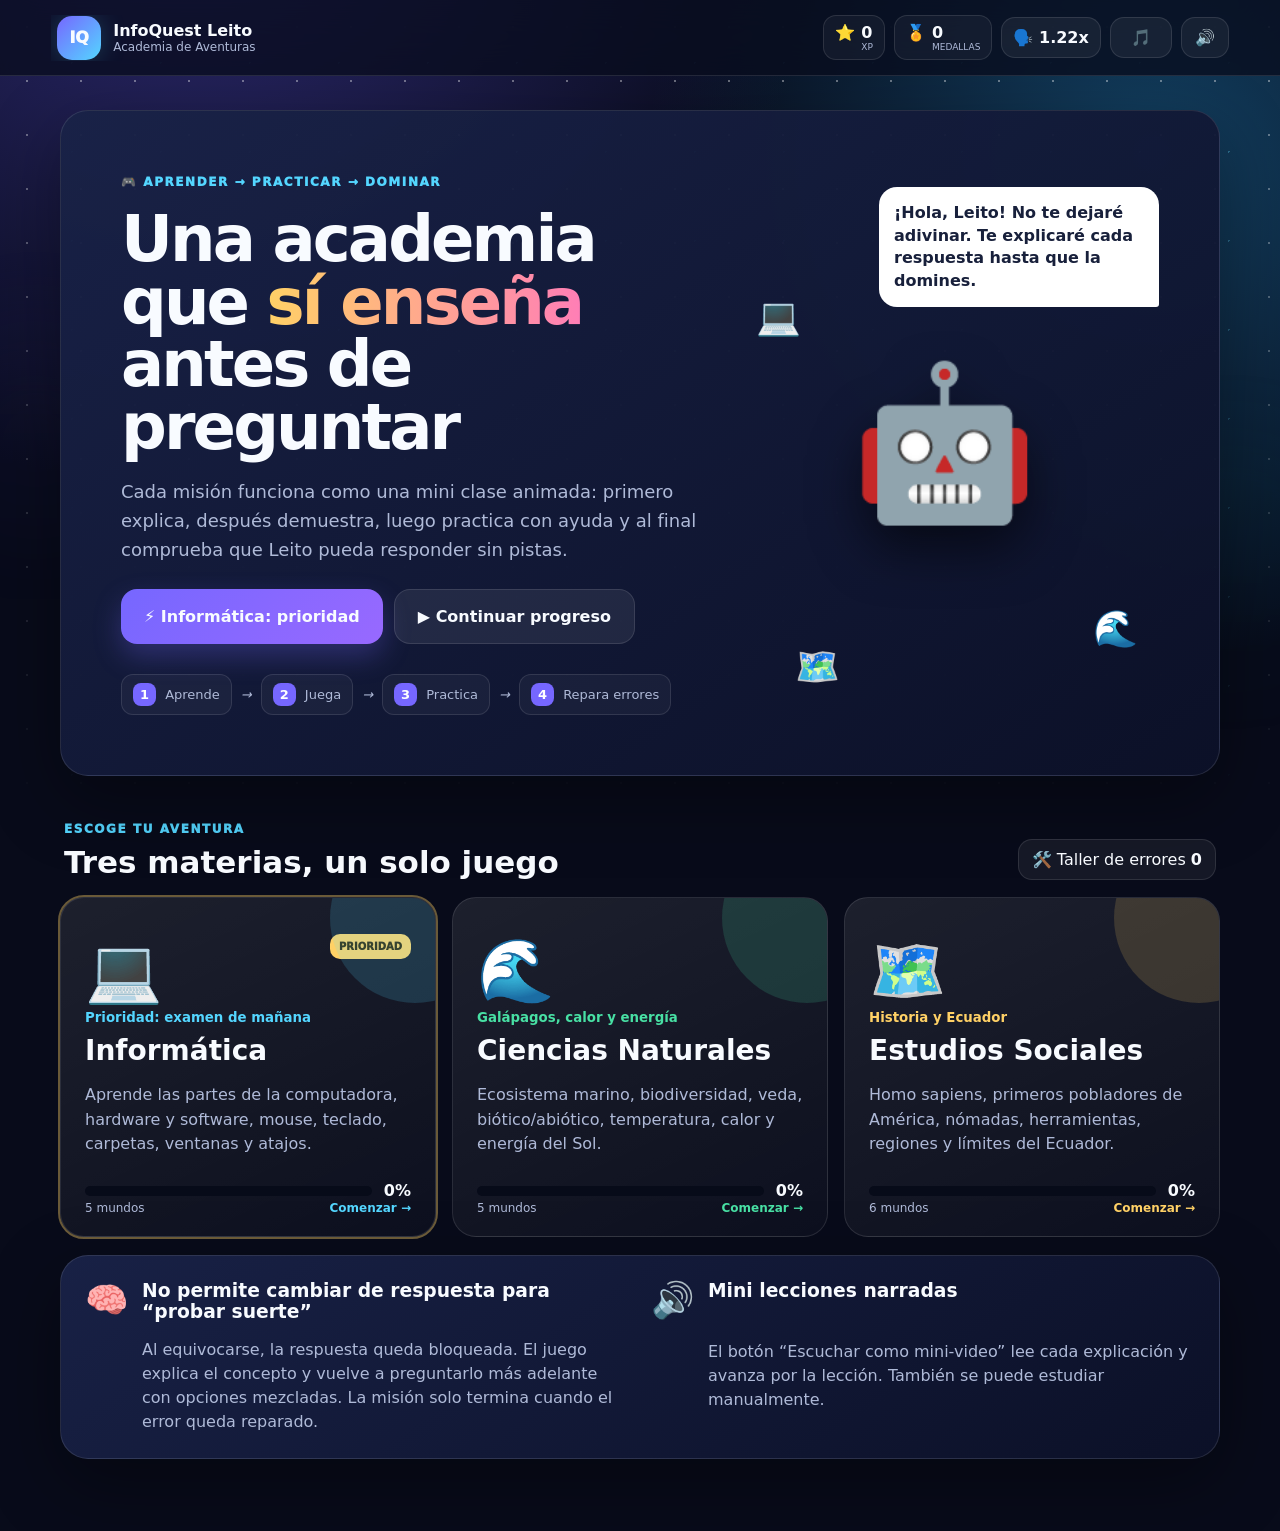
==== index.html @ 22ce161f "Activar arcade y minijuegos de Estudios Sociales" ====
<!doctype html>
<html lang="es">
<head>
  <meta charset="UTF-8" />
  <meta name="viewport" content="width=device-width, initial-scale=1.0" />
  <meta name="theme-color" content="#0b1022" />
  <meta name="description" content="InfoQuest Leito: aventura educativa interactiva de Informática, Ciencias Naturales y Estudios Sociales para 5.º EGB." />
  <title>InfoQuest Leito · Academia de Aventuras</title>
  <link rel="stylesheet" href="v2-styles.css" />
  <link rel="stylesheet" href="v3-effects.css" />
  <link rel="stylesheet" href="v4-social.css" />
  <link rel="stylesheet" href="v5-social-gameplay.css" />
</head>
<body data-subject="home">
  <div class="space-bg" aria-hidden="true"><i></i><i></i><i></i></div>
  <header class="topbar">
    <button class="brand" data-action="home" aria-label="Ir al inicio"><span class="brand-orb">IQ</span><span><strong>InfoQuest Leito</strong><small>Academia de Aventuras</small></span></button>
    <div class="top-stats"><div class="stat"><span>⭐</span><strong id="xpValue">0</strong><small>XP</small></div><div class="stat"><span>🏅</span><strong id="medalValue">0</strong><small>medallas</small></div><button id="soundButton" class="icon-button" aria-label="Activar o desactivar narración y sonidos">🔊</button></div>
  </header>
  <main id="app" class="app" aria-live="polite"></main>
  <div id="toast" class="toast" role="status"></div><div id="confetti" class="confetti" aria-hidden="true"></div>
  <script src="v2-base-data.js"></script><script src="v2-info-data.js"></script><script src="v2-science-data.js"></script><script src="v2-social-data.js"></script><script src="v2-final-data.js"></script><script src="v2-app-core.js"></script><script src="v4-social-visuals.js"></script><script src="v2-app-flow.js"></script><script src="v3-engagement.js"></script><script src="v5-social-gameplay.js"></script>
</body>
</html>
---- v2-styles.css ----
:root{--bg:#080c1d;--panel:#121936;--panel2:#182246;--text:#f8fbff;--muted:#afbad8;--line:rgba(255,255,255,.11);--primary:#7667ff;--cyan:#54d6ff;--green:#48e0a4;--yellow:#ffd166;--pink:#ff7eb6;--danger:#ff6475;--shadow:0 24px 70px rgba(0,0,0,.36)}*{box-sizing:border-box}html{scroll-behavior:smooth}body{margin:0;min-height:100vh;background:radial-gradient(circle at 8% -5%,#302b73 0,transparent 30%),radial-gradient(circle at 92% 7%,#124c65 0,transparent 28%),var(--bg);color:var(--text);font-family:Inter,"Segoe UI",system-ui,sans-serif;overflow-x:hidden}button{font:inherit;color:inherit}.space-bg{position:fixed;inset:0;pointer-events:none;opacity:.42;background-image:radial-gradient(#fff 1px,transparent 1px),radial-gradient(#65dcff 1px,transparent 1px);background-size:54px 54px,89px 89px;background-position:0 0,27px 18px;mask-image:linear-gradient(#000,transparent 92%)}.space-bg i{position:absolute;border-radius:50%;filter:blur(55px);opacity:.18}.space-bg i:nth-child(1){width:250px;height:250px;background:#765fff;left:-90px;top:35%}.space-bg i:nth-child(2){width:300px;height:300px;background:#28d9d1;right:-100px;top:48%}.space-bg i:nth-child(3){width:180px;height:180px;background:#ff7eb6;left:42%;bottom:-90px}.topbar{height:76px;display:flex;align-items:center;justify-content:space-between;padding:0 clamp(16px,4vw,58px);position:sticky;top:0;z-index:30;background:rgba(8,12,29,.76);backdrop-filter:blur(18px);border-bottom:1px solid var(--line)}.brand{display:flex;align-items:center;gap:12px;background:none;border:0;cursor:pointer;text-align:left}.brand-orb{display:grid;place-items:center;width:44px;height:44px;border-radius:15px;background:linear-gradient(135deg,var(--primary),var(--cyan));font-weight:950;box-shadow:0 0 26px rgba(84,214,255,.22)}.brand strong{display:block}.brand small{display:block;color:var(--muted);font-size:12px}.top-stats{display:flex;gap:9px;align-items:center}.stat{display:grid;grid-template-columns:auto auto;gap:0 6px;align-items:center;padding:7px 11px;border:1px solid var(--line);border-radius:13px;background:rgba(255,255,255,.045)}.stat small{grid-column:2;color:var(--muted);font-size:9px;text-transform:uppercase}.icon-button,.ghost,.back{border:1px solid var(--line);background:rgba(255,255,255,.055);border-radius:14px;padding:10px 13px;cursor:pointer}.icon-button:hover,.ghost:hover,.back:hover{background:rgba(255,255,255,.1)}.app{width:min(1160px,calc(100% - 28px));margin:34px auto 72px}.panel{border:1px solid var(--line);background:linear-gradient(145deg,rgba(25,34,71,.96),rgba(12,17,40,.96));border-radius:28px;box-shadow:var(--shadow)}.primary,.secondary,.answer,.category-button,.sequence-button,.pick-item{border:0;border-radius:16px;padding:14px 19px;font-weight:850;cursor:pointer;transition:.18s transform,.18s filter,.18s background,.18s border}.primary{background:linear-gradient(135deg,var(--primary),#9869ff);box-shadow:0 12px 28px rgba(118,103,255,.28)}.secondary{background:rgba(255,255,255,.075);border:1px solid var(--line)}.big{padding:17px 23px}.primary:hover,.secondary:hover,.category-button:hover,.sequence-button:hover,.pick-item:hover:not(:disabled){transform:translateY(-2px);filter:brightness(1.08)}.eyebrow{color:var(--cyan);font-size:12px;font-weight:950;letter-spacing:.13em}.hero{min-height:480px;padding:clamp(28px,5vw,60px);display:grid;grid-template-columns:1.15fr .85fr;gap:30px;overflow:hidden;position:relative}.hero h1{font-size:clamp(38px,5vw,66px);line-height:.98;letter-spacing:-.045em;margin:18px 0}.hero h1 span{background:linear-gradient(90deg,var(--yellow),var(--pink));-webkit-background-clip:text;color:transparent}.hero p{max-width:700px;color:var(--muted);font-size:18px;line-height:1.62}.hero-actions{display:flex;flex-wrap:wrap;gap:11px;margin-top:25px}.method-row{display:flex;align-items:center;gap:9px;flex-wrap:wrap;margin-top:30px;color:var(--muted);font-size:13px}.method-row span{padding:8px 11px;border:1px solid var(--line);border-radius:12px;background:rgba(255,255,255,.04)}.method-row b{display:inline-grid;place-items:center;width:23px;height:23px;border-radius:8px;background:var(--primary);color:white;margin-right:5px}.mentor-stage{display:grid;place-items:center;position:relative}.mentor{font-size:150px;filter:drop-shadow(0 24px 25px #0008);animation:mentorFloat 3s ease-in-out infinite}.mentor-bubble{position:absolute;top:3%;right:0;max-width:280px;padding:15px;border-radius:18px 18px 3px 18px;background:white;color:#18203b;font-weight:750;line-height:1.4;z-index:2}.orbit{position:absolute;font-size:36px;animation:orbit 5s ease-in-out infinite}.o1{left:6%;top:23%}.o2{right:5%;bottom:12%;animation-delay:1s}.o3{left:15%;bottom:5%;animation-delay:2s}@keyframes mentorFloat{50%{transform:translateY(-9px)}}@keyframes orbit{50%{transform:translateY(-12px) rotate(8deg)}}.section-heading{display:flex;align-items:end;justify-content:space-between;gap:20px;margin:42px 4px 17px}.section-heading h2{font-size:31px;margin:7px 0 0}.subject-grid{display:grid;grid-template-columns:repeat(3,1fr);gap:16px}.subject-card{min-height:340px;padding:24px;text-align:left;border-radius:24px;border:1px solid var(--line);background:linear-gradient(155deg,rgba(255,255,255,.085),rgba(255,255,255,.025));cursor:pointer;position:relative;overflow:hidden;transition:.22s}.subject-card:before{content:"";position:absolute;width:170px;height:170px;border-radius:50%;right:-65px;top:-65px;background:var(--subject);opacity:.16}.subject-card:hover{transform:translateY(-6px);border-color:color-mix(in srgb,var(--subject) 60%,white 15%)}.subject-card.urgent{outline:2px solid rgba(255,209,102,.4)}.subject-top{display:flex;justify-content:space-between;align-items:start}.subject-emoji{font-size:62px}.urgent-badge{background:var(--yellow);color:#312708;font-size:10px;font-weight:950;padding:7px 9px;border-radius:10px}.subject-card>small{color:var(--subject);font-weight:850}.subject-card h3{font-size:28px;margin:8px 0}.subject-card p{color:var(--muted);line-height:1.55}.subject-progress{display:grid;grid-template-columns:1fr auto;gap:12px;align-items:center;margin-top:24px}.subject-progress>span{height:10px;border-radius:999px;background:#070b19;overflow:hidden}.subject-progress i{display:block;height:100%;background:var(--subject)}.subject-foot{position:absolute;left:24px;right:24px;bottom:21px;display:flex;justify-content:space-between;color:var(--muted);font-size:12px}.subject-foot strong{color:var(--subject)}.why{margin-top:18px;padding:24px;display:grid;grid-template-columns:1fr 1fr;gap:22px}.why>div{display:grid;grid-template-columns:auto 1fr;column-gap:13px}.why-icon{font-size:35px;grid-row:1/3}.why h3{margin:0}.why p{grid-column:2;color:var(--muted);line-height:1.5;margin-bottom:0}.screen{animation:enter .28s ease}@keyframes enter{from{opacity:0;transform:translateY(10px)}}.screen-head{display:flex;align-items:center;justify-content:space-between;gap:15px;margin-bottom:22px}.screen-title{text-align:center}.screen-title h1{font-size:clamp(31px,4vw,50px);margin:7px 0}.screen-title p{color:var(--muted);margin:0}.screen-title.compact h1{font-size:clamp(26px,3vw,39px)}.route-summary{padding:22px 25px;display:grid;grid-template-columns:auto 1fr;gap:8px 22px;align-items:center;border-color:color-mix(in srgb,var(--subject) 45%,transparent)}.route-summary>div:first-child b{font-size:34px;color:var(--subject);display:block}.route-summary>div:first-child span{color:var(--muted);font-size:12px}.route-summary p{grid-column:2;color:var(--muted);margin:0}.route-line{height:12px;background:#070b19;border-radius:99px;overflow:hidden}.route-line i{display:block;height:100%;background:var(--subject)}.lesson-road{display:grid;gap:13px;margin-top:18px}.road-card{display:grid;grid-template-columns:auto auto 1fr auto;align-items:center;gap:18px;padding:19px 22px;text-align:left;border:1px solid var(--line);border-radius:20px;background:rgba(255,255,255,.045);cursor:pointer;transition:.18s}.road-card:hover{transform:translateX(5px);border-color:var(--subject)}.road-card.done{background:color-mix(in srgb,var(--subject) 10%,transparent)}.road-number{display:grid;place-items:center;width:38px;height:38px;border-radius:13px;background:var(--subject);color:#07101c;font-weight:950}.road-emoji{font-size:40px}.road-card small{color:var(--subject);font-weight:900}.road-card h3{margin:4px 0;font-size:21px}.road-card p{margin:0;color:var(--muted);font-size:13px}.road-card strong{color:var(--subject)}.bottom-actions{display:flex;justify-content:center;gap:11px;flex-wrap:wrap;margin-top:22px}.mission-intro{padding:clamp(28px,5vw,55px);display:grid;grid-template-columns:.8fr 1.2fr;align-items:center;gap:35px;margin-top:20px;border-color:color-mix(in srgb,var(--subject) 45%,transparent)}.mission-world{height:340px;display:grid;place-items:center;position:relative}.mission-world span{font-size:145px;z-index:2;filter:drop-shadow(0 25px 25px #0008);animation:mentorFloat 3s ease-in-out infinite}.mission-world i{position:absolute;width:270px;height:270px;border-radius:50%;background:radial-gradient(circle,var(--subject),transparent 68%);opacity:.38}.mission-copy h1{font-size:clamp(37px,5vw,64px);line-height:1;margin:16px 0}.mission-copy p{font-size:18px;color:var(--muted);line-height:1.6}.lesson-path{display:flex;flex-wrap:wrap;gap:8px;margin:24px 0}.lesson-path span{padding:9px 11px;border-radius:12px;border:1px solid var(--line);color:var(--muted);font-size:12px}.lesson-path .active{color:#0c1830;background:var(--subject);border-color:transparent;font-weight:900}.teaching-stage{padding:25px;border-color:color-mix(in srgb,var(--subject) 42%,transparent)}.lesson-dots{display:flex;gap:8px;justify-content:center;margin-bottom:22px}.lesson-dots i{width:35px;height:6px;border-radius:99px;background:rgba(255,255,255,.12)}.lesson-dots i.active{background:var(--subject)}.teaching-grid{display:grid;grid-template-columns:1fr 1fr;gap:26px;align-items:center}.teaching-visual{min-height:340px;border-radius:22px;background:radial-gradient(circle at 50% 40%,color-mix(in srgb,var(--subject) 35%,#1a2856),#080d21 72%);display:grid;place-items:center;overflow:hidden}.animated-visual{width:100%;min-height:300px;display:flex;align-items:center;justify-content:center;gap:20px;flex-wrap:wrap;position:relative;padding:25px}.animated-visual span{min-width:86px;padding:18px 12px;text-align:center;border-radius:18px;background:rgba(255,255,255,.11);border:1px solid var(--line);font-size:clamp(25px,4vw,48px);font-weight:950;animation:itemPulse 3s ease-in-out infinite;animation-delay:calc(var(--i)*.25s)}.scan-line{position:absolute;left:8%;right:8%;height:2px;background:var(--subject);box-shadow:0 0 15px var(--subject);animation:scan 3s linear infinite}@keyframes itemPulse{50%{transform:translateY(-8px);filter:brightness(1.2)}}@keyframes scan{from{top:12%}to{top:88%}}.teaching-copy{padding:12px}.teacher-label{color:var(--subject);font-size:12px;font-weight:950;letter-spacing:.12em}.teaching-copy h2{font-size:clamp(30px,4vw,48px);margin:13px 0}.teaching-copy>p{font-size:19px;line-height:1.67;color:#e7edff}.memory-code{margin-top:22px;padding:17px;border-radius:17px;background:color-mix(in srgb,var(--subject) 14%,transparent);border:1px solid color-mix(in srgb,var(--subject) 40%,transparent)}.memory-code small{display:block;color:var(--muted);font-size:10px;font-weight:900;letter-spacing:.12em}.memory-code strong{display:block;margin-top:7px;color:var(--subject);font-size:20px}.teacher-question{margin-top:15px;padding:14px;border-radius:15px;background:rgba(255,255,255,.055);color:var(--muted)}.slide-actions{display:grid;grid-template-columns:1fr auto 1fr;align-items:center;gap:10px;margin-top:24px}.slide-actions .primary{justify-self:end}.game-score{padding:9px 12px;border-radius:13px;background:rgba(255,209,102,.12);color:var(--yellow);font-weight:900}.game-stage{max-width:900px;margin:auto;padding:clamp(24px,4vw,42px);border-color:color-mix(in srgb,var(--subject) 42%,transparent)}.game-counter{text-align:center;color:var(--muted);font-weight:850;margin-bottom:12px}.pick-grid{display:grid;grid-template-columns:repeat(auto-fit,minmax(140px,1fr));gap:13px}.pick-item{min-height:100px;background:rgba(255,255,255,.065);border:1px solid var(--line);font-size:17px}.pick-item.selected{background:color-mix(in srgb,var(--subject) 20%,transparent);border-color:var(--subject);box-shadow:inset 0 0 0 2px var(--subject)}.game-check{display:block;margin:24px auto 0}.classify-item,.match-left{width:min(430px,100%);margin:25px auto;padding:28px;text-align:center;border-radius:22px;background:linear-gradient(135deg,var(--subject),color-mix(in srgb,var(--subject) 60%,#6d5dfc));color:#07101c;font-size:30px;font-weight:950}.category-buttons,.sequence-options{display:flex;justify-content:center;flex-wrap:wrap;gap:12px}.category-button,.sequence-button{background:rgba(255,255,255,.075);border:1px solid var(--line);min-width:150px}.sequence-built{display:flex;flex-wrap:wrap;justify-content:center;gap:8px;margin:18px}.sequence-built span{padding:9px 11px;border-radius:11px;background:rgba(72,224,164,.12);color:var(--green)}.game-feedback{display:none;margin-top:22px;padding:17px;border-radius:17px;line-height:1.5}.game-feedback.show{display:flex;align-items:center;justify-content:space-between;gap:15px}.game-feedback.good{background:rgba(72,224,164,.12);border:1px solid rgba(72,224,164,.35)}.game-feedback.bad{background:rgba(255,100,117,.12);border:1px solid rgba(255,100,117,.35)}.checkpoint{text-align:center;max-width:760px;margin:40px auto;padding:55px 30px}.checkpoint-icon{font-size:80px}.checkpoint h1{font-size:43px;margin:10px}.checkpoint p{color:var(--muted);font-size:17px;line-height:1.6;max-width:620px;margin:15px auto 25px}.checkpoint button{margin:5px}.quiz-shell{max-width:850px;margin:auto;padding:26px}.quiz-top{display:grid;grid-template-columns:auto 1fr;gap:18px;align-items:center;color:var(--muted);font-weight:800}.progress{height:11px;border-radius:99px;background:#070b19;overflow:hidden}.progress i{display:block;height:100%;background:linear-gradient(90deg,var(--cyan),var(--green))}.question-card{margin-top:20px;padding:clamp(23px,4vw,40px);border-radius:24px;background:linear-gradient(150deg,rgba(255,255,255,.08),rgba(255,255,255,.025));border:1px solid var(--line)}.question-visual{text-align:center;font-size:72px;margin-bottom:14px}.question-card h2{font-size:clamp(25px,3.4vw,38px);line-height:1.2;margin:10px 0 24px}.answers{display:grid;gap:11px}.answer{text-align:left;background:rgba(255,255,255,.06);border:1px solid var(--line);padding:16px 18px}.answer:hover:not(:disabled){background:rgba(118,103,255,.17);border-color:#8a7fff;transform:translateX(4px)}.answer.correct{background:rgba(72,224,164,.14);border-color:var(--green)}.answer.wrong{background:rgba(255,100,117,.14);border-color:var(--danger)}.answer:disabled{cursor:default}.feedback{display:none;margin-top:16px;padding:16px;border-radius:16px;line-height:1.56}.feedback.show{display:block}.feedback.good{background:rgba(72,224,164,.12);border:1px solid rgba(72,224,164,.35)}.feedback.bad{background:rgba(255,100,117,.12);border:1px solid rgba(255,100,117,.35)}.feedback small{display:block;margin-top:7px;color:var(--muted)}.quiz-next{display:none;margin:17px 0 0 auto}.quiz-next.show{display:block}.results{text-align:center;max-width:790px;margin:20px auto;padding:42px}.result-orb,.grade-orb{width:145px;height:145px;margin:0 auto 20px;border-radius:50%;display:grid;place-items:center;background:rgba(72,224,164,.15);border:3px solid var(--green)}.result-orb strong{font-size:64px;color:var(--green)}.grade-orb{background:conic-gradient(var(--green) var(--grade),rgba(255,255,255,.08) 0);position:relative;border:0}.grade-orb:after{content:"";position:absolute;inset:12px;border-radius:50%;background:var(--panel)}.grade-orb strong{font-size:31px;z-index:1}.results h1{font-size:42px;margin:10px}.results>p{color:var(--muted);line-height:1.6}.result-metrics{display:grid;grid-template-columns:repeat(3,1fr);gap:10px;margin:25px 0}.result-metrics div{padding:16px;border-radius:16px;background:rgba(255,255,255,.055)}.result-metrics b{display:block;font-size:25px;color:var(--cyan)}.result-metrics span{font-size:11px;color:var(--muted)}.result-actions{display:flex;justify-content:center;gap:10px;flex-wrap:wrap;margin-top:23px}.wrong-review{margin-top:24px;text-align:left}.wrong-review>div{display:grid;grid-template-columns:auto 1fr;gap:12px;align-items:start;padding:12px;border-radius:14px;background:rgba(255,255,255,.05);margin-bottom:9px}.wrong-review>div>span{font-size:28px}.wrong-review p{margin:0}.wrong-review small{display:block;color:var(--muted);margin-top:5px}.perfect-banner{margin:20px;padding:18px;border-radius:16px;background:rgba(72,224,164,.12);color:var(--green);font-weight:900}.toast{position:fixed;left:50%;bottom:25px;transform:translate(-50%,25px);opacity:0;padding:13px 18px;border-radius:14px;background:#fff;color:#151a2e;font-weight:900;z-index:80;transition:.25s}.toast.show{opacity:1;transform:translate(-50%,0)}.confetti{position:fixed;inset:0;pointer-events:none;z-index:90}.confetti i{position:absolute;top:-20px;width:10px;height:18px;border-radius:3px;animation:fall 1.8s linear forwards}@keyframes fall{to{transform:translateY(110vh) rotate(720deg)}}@media(max-width:900px){.hero{grid-template-columns:1fr}.mentor-stage{display:none}.subject-grid{grid-template-columns:1fr}.why{grid-template-columns:1fr}.mission-intro{grid-template-columns:1fr}.mission-world{height:220px}.mission-world span{font-size:105px}.teaching-grid{grid-template-columns:1fr}.teaching-visual{min-height:260px}.road-card{grid-template-columns:auto auto 1fr}.road-card>strong{display:none}.result-metrics{grid-template-columns:1fr}}@media(max-width:620px){.app{width:min(100% - 18px,1160px);margin-top:20px}.topbar{height:68px;padding:0 10px}.brand small{display:none}.stat{padding:6px 8px;min-width:0}.stat small{display:none}.hero{padding:25px;min-height:auto}.hero h1{font-size:39px}.hero p{font-size:16px}.method-row i{display:none}.subject-card{min-height:320px}.screen-head{align-items:flex-start}.screen-title{text-align:left}.screen-head>.secondary{display:none}.route-summary{grid-template-columns:1fr}.route-summary p{grid-column:1}.road-card{grid-template-columns:auto 1fr;gap:12px}.road-emoji{grid-row:1/3}.road-number{display:none}.mission-intro{padding:25px}.mission-copy h1{font-size:40px}.lesson-path span{font-size:10px}.teaching-stage{padding:15px}.teaching-copy h2{font-size:32px}.teaching-copy>p{font-size:17px}.slide-actions{grid-template-columns:1fr 1fr}.slide-actions>.secondary:nth-child(2){display:none}.slide-actions .primary{justify-self:stretch}.animated-visual span{min-width:70px;font-size:28px}.game-feedback.show{display:block}.game-feedback button{margin-top:12px;width:100%}.quiz-shell{padding:12px}.question-card{padding:20px}.results{padding:28px 18px}.results h1{font-size:34px}}
---- v3-effects.css ----
:root{
  --motion-fast:.22s;
  --motion-med:.48s;
  --subject-glow:#7c6cff;
}
body[data-subject="informatica"]{--subject-glow:#54d6ff}
body[data-subject="ciencias"]{--subject-glow:#48e0a4}
body[data-subject="estudios"]{--subject-glow:#ffd166}

/* Animated atmosphere shared by every subject */
#fxAtmosphere{position:fixed;inset:78px 0 0;pointer-events:none;overflow:hidden;z-index:0;opacity:.52}
#fxAtmosphere span{position:absolute;bottom:-60px;font-size:clamp(18px,2.2vw,34px);filter:drop-shadow(0 0 12px color-mix(in srgb,var(--subject-glow) 65%,transparent));animation:fx-rise var(--dur,14s) linear infinite;animation-delay:var(--delay,0s);opacity:0}
@keyframes fx-rise{0%{transform:translate3d(0,40px,0) rotate(0);opacity:0}10%{opacity:.65}55%{transform:translate3d(var(--drift,25px),-52vh,0) rotate(160deg);opacity:.45}100%{transform:translate3d(calc(var(--drift,25px)*-1),-110vh,0) rotate(340deg);opacity:0}}

.app{position:relative;z-index:1;transition:filter .25s ease}
.app.scene-enter{animation:scene-enter .48s cubic-bezier(.2,.8,.2,1)}
@keyframes scene-enter{0%{opacity:0;transform:translateY(18px) scale(.985);filter:blur(5px)}100%{opacity:1;transform:none;filter:none}}

/* More alive cards */
.subject-card,.road-card,.mission-intro,.teaching-stage,.game-stage,.quiz-shell{transform-style:preserve-3d;will-change:transform}
.subject-card,.road-card{transition:transform .22s ease,border-color .22s ease,filter .22s ease}
.subject-card:hover,.road-card:hover{filter:brightness(1.09);box-shadow:0 18px 55px color-mix(in srgb,var(--subject-glow) 20%,transparent)}
.subject-emoji,.road-emoji,.mission-world>span,.checkpoint-icon,.question-visual{animation:hero-bob 2.7s ease-in-out infinite}
@keyframes hero-bob{50%{transform:translateY(-8px) rotate(2deg)}}
.urgent-badge{animation:urgent-pulse 1.35s ease-in-out infinite}
@keyframes urgent-pulse{50%{transform:scale(1.08);box-shadow:0 0 24px rgba(255,126,182,.45)}}

/* Sidekick */
#iqSidekick{position:fixed;right:22px;bottom:22px;z-index:45;display:flex;align-items:flex-end;gap:9px;pointer-events:none;transition:transform .25s ease,opacity .25s ease}
#iqSidekick.hidden{opacity:0;transform:translateY(25px)}
.sidekick-bot{width:66px;height:66px;border-radius:23px;display:grid;place-items:center;font-size:38px;background:linear-gradient(145deg,#f7fbff,#9eb3e9);border:3px solid rgba(255,255,255,.7);box-shadow:0 15px 38px rgba(0,0,0,.38),0 0 30px color-mix(in srgb,var(--subject-glow) 45%,transparent);animation:bot-float 2.3s ease-in-out infinite;position:relative}
.sidekick-bot:after{content:"";position:absolute;width:13px;height:6px;border-radius:50%;background:#1a2752;bottom:14px;animation:bot-mouth 1.8s ease-in-out infinite}
body.is-speaking .sidekick-bot:after{animation:talk .15s alternate infinite}
@keyframes bot-float{50%{transform:translateY(-8px) rotate(-2deg)}}
@keyframes bot-mouth{50%{transform:scaleX(.55)}}
@keyframes talk{to{height:13px;border-radius:50%}}
.sidekick-bubble{max-width:270px;padding:12px 15px;border-radius:18px 18px 5px 18px;background:rgba(247,250,255,.96);color:#17203c;font-weight:800;line-height:1.35;box-shadow:0 14px 34px rgba(0,0,0,.28);opacity:0;transform:translateY(8px) scale(.95);transition:.22s ease}
#iqSidekick.talking .sidekick-bubble{opacity:1;transform:none}

/* Voice controls injected in header */
.voice-control{border:1px solid var(--line);background:rgba(255,255,255,.06);border-radius:14px;padding:10px 11px;cursor:pointer;font-weight:900;min-width:62px;transition:.18s}
.voice-control:hover{background:rgba(255,255,255,.12);transform:translateY(-2px)}

/* Caption strip for narrated mini-video */
#voiceCaption{position:fixed;left:50%;bottom:25px;z-index:44;transform:translate(-50%,20px);width:min(760px,calc(100% - 190px));padding:13px 18px;border-radius:18px;background:rgba(7,12,29,.92);border:1px solid color-mix(in srgb,var(--subject-glow) 45%,rgba(255,255,255,.12));box-shadow:0 18px 60px rgba(0,0,0,.42);opacity:0;pointer-events:none;transition:.25s;color:#dce7ff;text-align:center;line-height:1.5}
#voiceCaption.show{opacity:1;transform:translate(-50%,0)}
#voiceCaption .spoken{color:#fff;background:color-mix(in srgb,var(--subject-glow) 28%,transparent);border-radius:5px;padding:1px 3px}

/* Buttons feel tactile */
button{position:relative;overflow:hidden}
.iq-ripple{position:absolute;border-radius:50%;background:rgba(255,255,255,.38);transform:scale(0);animation:ripple .55s ease-out;pointer-events:none}
@keyframes ripple{to{transform:scale(4);opacity:0}}
.primary{animation:primary-breathe 2.8s ease-in-out infinite}
@keyframes primary-breathe{50%{box-shadow:0 14px 36px color-mix(in srgb,var(--subject-glow) 28%,rgba(109,93,252,.2))}}

/* Mini-video visual energy */
.teaching-stage:before,.game-stage:before,.quiz-shell:before{content:"";position:absolute;inset:0;border-radius:inherit;pointer-events:none;background:linear-gradient(110deg,transparent 20%,color-mix(in srgb,var(--subject-glow) 8%,transparent) 45%,transparent 70%);background-size:220% 100%;animation:stage-shimmer 5s linear infinite}
.teaching-stage,.game-stage,.quiz-shell{position:relative;overflow:hidden}
@keyframes stage-shimmer{to{background-position:-220% 0}}
.animated-visual span{animation-duration:calc(1.8s + var(--i)*.18s)!important;filter:drop-shadow(0 8px 14px rgba(0,0,0,.3));transition:.25s}
.animated-visual:hover span{transform:translateY(-10px) scale(1.14) rotate(4deg)}
.scan-line{animation-duration:2.4s!important}
.memory-code{animation:memory-glow 2.1s ease-in-out infinite}
@keyframes memory-glow{50%{transform:scale(1.02);box-shadow:0 0 28px color-mix(in srgb,var(--subject-glow) 23%,transparent)}}
.lesson-dots i.active{animation:dot-pop .45s cubic-bezier(.2,1.8,.4,1)}
@keyframes dot-pop{0%{transform:scale(.2)}100%{transform:scale(1)}}

/* Questions, feedback, combos */
.question-card{animation:question-pop .42s cubic-bezier(.2,.9,.25,1.15)}
@keyframes question-pop{0%{opacity:0;transform:translateY(18px) scale(.97)}100%{opacity:1;transform:none}}
.answer{transition:transform .16s ease,background .16s ease,border-color .16s ease,filter .16s ease}
.answer:hover:not(:disabled){transform:translateX(7px) scale(1.012)!important}
.answer.correct{animation:answer-correct .5s cubic-bezier(.2,1.5,.3,1)}
.answer.wrong{animation:answer-wrong .42s ease}
@keyframes answer-correct{50%{transform:scale(1.045);filter:brightness(1.25)}}
@keyframes answer-wrong{20%,60%{transform:translateX(-8px)}40%,80%{transform:translateX(8px)}}
body.feedback-correct .quiz-shell,body.feedback-correct .game-stage{animation:screen-win .55s ease}
body.feedback-wrong .quiz-shell,body.feedback-wrong .game-stage{animation:screen-shake .45s ease}
@keyframes screen-win{50%{box-shadow:0 0 75px rgba(72,224,164,.48)}}
@keyframes screen-shake{20%,60%{transform:translateX(-7px)}40%,80%{transform:translateX(7px)}}

#comboBadge{position:fixed;left:50%;top:100px;z-index:60;transform:translate(-50%,-30px) scale(.6);opacity:0;padding:11px 19px;border-radius:999px;background:linear-gradient(135deg,#ffd166,#ff7eb6);color:#221633;font-size:21px;font-weight:1000;box-shadow:0 15px 40px rgba(0,0,0,.35);pointer-events:none}
#comboBadge.show{animation:combo-pop 1.25s cubic-bezier(.2,1.5,.3,1)}
@keyframes combo-pop{0%{opacity:0;transform:translate(-50%,-20px) scale(.4)}20%,72%{opacity:1;transform:translate(-50%,0) scale(1)}100%{opacity:0;transform:translate(-50%,-18px) scale(.85)}}

.star-burst{position:fixed;z-index:70;pointer-events:none;font-size:22px;animation:star-fly .8s ease-out forwards}
@keyframes star-fly{to{transform:translate(var(--x),var(--y)) rotate(280deg) scale(.25);opacity:0}}

/* More playful game elements */
.pick-item,.category-button,.sequence-button{transition:.18s transform,.18s filter,.18s border-color}
.pick-item:hover,.category-button:hover,.sequence-button:hover{transform:translateY(-5px) rotate(-1deg);filter:brightness(1.12)}
.classify-item,.match-left{animation:item-arrive .5s cubic-bezier(.2,1.4,.3,1)}
@keyframes item-arrive{0%{opacity:0;transform:scale(.55) rotate(-8deg)}100%{opacity:1;transform:none}}
.game-score{animation:score-pulse 2s ease-in-out infinite}
@keyframes score-pulse{50%{transform:scale(1.08);color:#ffd166}}

/* Subject specific background flavor */
body[data-subject="informatica"]{background:radial-gradient(circle at 10% 0,#173e73 0,transparent 33%),radial-gradient(circle at 90% 8%,#33276f 0,transparent 29%),#080b1a}
body[data-subject="ciencias"]{background:radial-gradient(circle at 8% 2%,#075e67 0,transparent 34%),radial-gradient(circle at 92% 10%,#154f37 0,transparent 31%),#06161a}
body[data-subject="estudios"]{background:radial-gradient(circle at 10% 0,#6c3c1c 0,transparent 34%),radial-gradient(circle at 90% 8%,#5b4a16 0,transparent 31%),#171008}
body[data-subject="home"]{background:radial-gradient(circle at 15% -10%,#302c78 0,transparent 32%),radial-gradient(circle at 90% 10%,#123f60 0,transparent 28%),#080b1a}

@media(max-width:760px){
  #iqSidekick{right:8px;bottom:9px}.sidekick-bot{width:48px;height:48px;font-size:28px;border-radius:17px}.sidekick-bubble{display:none}
  #voiceCaption{width:calc(100% - 24px);bottom:70px}
  .voice-control{padding:8px;min-width:auto;font-size:12px}
}
@media(prefers-reduced-motion:reduce){*{animation-duration:.01ms!important;animation-iteration-count:1!important;scroll-behavior:auto!important}}
---- v4-social.css ----
.social-card-visual{display:flex;flex-wrap:wrap;justify-content:center;align-items:center;gap:14px;padding:28px;min-height:300px}.social-card-visual span{padding:16px 18px;border:1px solid rgba(255,255,255,.16);border-radius:18px;background:rgba(255,255,255,.09);font-size:clamp(17px,2.4vw,30px);font-weight:900;animation:itemPulse 3s ease-in-out infinite;animation-delay:calc(var(--i)*.2s)}.social-map{width:100%;padding:12px}.social-map svg{width:100%;height:auto;filter:drop-shadow(0 18px 25px rgba(0,0,0,.28))}.social-map .ocean{fill:#102d52}.social-map .land,.social-map .ecuador-shape{fill:#8eaa73;stroke:#dff5d0;stroke-width:4}.social-map text{fill:#fff;font-size:16px;font-weight:850}.social-route{fill:none;stroke-width:7;stroke-linecap:round;opacity:.18;stroke-dasharray:12 10}.social-route.active{opacity:1;animation:routeDash 1.4s linear infinite}.social-route.bering{stroke:#ffd166}.social-route.coast{stroke:#54d6ff}.social-route.atlantic{stroke:#ff7eb6}.social-route.pacific{stroke:#48e0a4}.map-legend{display:flex;flex-wrap:wrap;justify-content:center;gap:8px;margin-top:10px}.map-legend span{padding:7px 10px;border-radius:999px;background:rgba(255,255,255,.08);font-size:11px;font-weight:800}.ecuador-map .galapagos circle{fill:#54d6ff;stroke:#dff8ff;stroke-width:3}.ecuador-map .region{stroke:#fff9;stroke-width:2}.ecuador-map .coast{fill:#f5a65b}.ecuador-map .sierra{fill:#9b8cff}.ecuador-map .amazon{fill:#65c67a}.ecuador-map .label{font-size:13px}.ecuador-map .border{font-size:13px;fill:#ffd166}.ecuador-map .border-arrow{fill:none;stroke:#ffd166;stroke-width:4;stroke-linecap:round}.ecuador-map.regions .border,.ecuador-map.regions .border-arrow{opacity:.25}.ecuador-map.borders .region{opacity:.7}@keyframes routeDash{to{stroke-dashoffset:-44}}@media(max-width:650px){.social-map{padding:0}.social-map text{font-size:12px}.social-card-visual{min-height:240px;padding:14px}.social-card-visual span{font-size:16px;padding:12px}.map-legend span{font-size:9px}}
---- v5-social-gameplay.css ----
.social-arcade-card{display:grid;grid-template-columns:auto 1fr auto;align-items:center;gap:22px;padding:24px 28px;margin:18px 0;border-color:rgba(255,209,102,.42);background:radial-gradient(circle at 10% 20%,rgba(255,209,102,.18),transparent 28%),linear-gradient(145deg,rgba(34,40,83,.98),rgba(12,17,40,.98))}.arcade-orb{display:grid;place-items:center;width:92px;height:92px;border-radius:28px;background:linear-gradient(135deg,#ffd166,#ff7eb6);font-size:48px;box-shadow:0 16px 35px rgba(255,126,182,.22);animation:mentorFloat 3s ease-in-out infinite}.social-arcade-card h2{margin:5px 0 7px;font-size:28px}.social-arcade-card p{margin:0;color:var(--muted);line-height:1.5}.arcade-tags{display:flex;flex-wrap:wrap;gap:7px;margin-top:13px}.arcade-tags span{padding:6px 9px;border-radius:999px;background:rgba(255,255,255,.07);font-size:11px;font-weight:850}.social-game-stage{max-width:1040px;margin:auto;padding:clamp(20px,4vw,38px);border-color:rgba(255,209,102,.35);overflow:hidden;position:relative}.social-game-stage:before{content:"";position:absolute;inset:0;pointer-events:none;background:radial-gradient(circle at 20% 0,rgba(255,209,102,.1),transparent 34%),radial-gradient(circle at 90% 100%,rgba(84,214,255,.09),transparent 32%)}.social-game-stage>*{position:relative}.social-mission-banner,.paint-prompt,.border-prompt,.riddle-card{display:flex;align-items:center;gap:18px;padding:18px 21px;border-radius:21px;background:rgba(255,255,255,.065);border:1px solid rgba(255,255,255,.11);margin-bottom:20px}.social-mission-banner{justify-content:space-between;flex-wrap:wrap}.social-mission-banner span,.paint-prompt small,.border-prompt small,.riddle-card small{color:var(--yellow);font-size:11px;font-weight:950;letter-spacing:.12em}.social-mission-banner strong{font-size:clamp(18px,3vw,27px)}.timeline-track{display:flex;align-items:center;justify-content:center;gap:10px;flex-wrap:wrap;margin:25px 0}.timeline-node{min-width:120px;min-height:85px;padding:13px;border-radius:18px;display:grid;place-items:center;text-align:center;border:2px dashed rgba(255,255,255,.18);background:rgba(255,255,255,.035)}.timeline-node small{display:grid;place-items:center;width:26px;height:26px;border-radius:9px;background:rgba(255,255,255,.1)}.timeline-node b{margin-top:7px}.timeline-node.done{border-style:solid;border-color:var(--green);background:rgba(72,224,164,.12)}.timeline-node.current{border-color:var(--yellow);animation:targetPulse 1.3s ease-in-out infinite}.social-choice-grid{display:grid;grid-template-columns:repeat(auto-fit,minmax(145px,1fr));gap:12px}.social-choice{min-height:105px;border:1px solid rgba(255,255,255,.12);border-radius:18px;background:rgba(255,255,255,.065);display:grid;place-items:center;gap:7px;padding:16px;cursor:pointer;font:inherit;color:inherit;transition:.18s}.social-choice:hover{transform:translateY(-3px);border-color:var(--yellow);background:rgba(255,209,102,.11)}.social-choice span{font-size:35px}.social-choice b{font-size:15px}.social-choice-grid.compact{grid-template-columns:repeat(auto-fit,minmax(220px,1fr))}.social-choice.text-only{min-height:82px}.social-hint{margin-top:16px;padding:12px 15px;border-radius:14px;background:rgba(84,214,255,.08);color:var(--muted);text-align:center}.social-feedback{display:none;align-items:center;gap:10px;flex-wrap:wrap;margin-top:20px;padding:15px 17px;border-radius:17px;border:1px solid transparent}.social-feedback.show{display:flex;animation:enter .22s ease}.social-feedback.good{background:rgba(72,224,164,.12);border-color:rgba(72,224,164,.35)}.social-feedback.bad{background:rgba(255,100,117,.11);border-color:rgba(255,100,117,.32)}.social-feedback span{flex:1;min-width:220px;line-height:1.45}.wrong-pulse{animation:wrongPulse .45s ease!important}.route-map-wrap,.paint-map-wrap,.border-map-wrap{padding:8px;border-radius:24px;background:rgba(5,10,28,.48);border:1px solid rgba(255,255,255,.09)}.route-game-map,.paint-map,.border-game-map{display:block;width:100%;height:auto;max-height:520px}.map-water{fill:#0c3158}.map-land,.ecuador-main{fill:#8bae70;stroke:#e4ffd5;stroke-width:4}.continent-label,.ecuador-title{fill:#fff;font-size:17px;font-weight:950}.route-hit{cursor:pointer}.route-hit path{fill:none;stroke-width:9;stroke-linecap:round;stroke-dasharray:14 11;opacity:.48;transition:.2s}.route-hit text{fill:#fff;font-size:13px;font-weight:950;text-anchor:middle}.route-hit:hover path,.route-hit:focus path,.route-hit.selected path{opacity:1;stroke-width:13;filter:drop-shadow(0 0 8px currentColor);animation:routeDash 1.3s linear infinite}.route-hit[data-social-route="bering"]{color:#ffd166}.route-hit[data-social-route="bering"] path{stroke:#ffd166}.route-hit[data-social-route="coast"]{color:#54d6ff}.route-hit[data-social-route="coast"] path{stroke:#54d6ff}.route-hit[data-social-route="atlantic"]{color:#ff7eb6}.route-hit[data-social-route="atlantic"] path{stroke:#ff7eb6}.route-hit[data-social-route="pacific"]{color:#48e0a4}.route-hit[data-social-route="pacific"] path{stroke:#48e0a4}.route-button-row,.region-key{display:flex;justify-content:center;flex-wrap:wrap;gap:8px;margin-top:12px}.route-name,.region-key-button{border:1px solid rgba(255,255,255,.12);background:rgba(255,255,255,.055);border-radius:13px;padding:9px 12px;color:inherit;font:inherit;font-size:12px;font-weight:850;cursor:pointer}.route-name:hover,.route-name.selected{border-color:var(--yellow);background:rgba(255,209,102,.13)}.riddle-card>span,.border-prompt>span{font-size:50px}.riddle-card h2,.paint-prompt h2,.border-prompt h2{margin:5px 0 0;font-size:clamp(19px,3vw,30px);line-height:1.25}.paint-prompt p,.border-prompt p{margin:7px 0 0;color:var(--muted)}.camp-progress{display:grid;grid-template-columns:repeat(4,1fr);gap:9px;margin-bottom:18px}.camp-slot{min-height:80px;padding:10px;border-radius:16px;background:rgba(255,255,255,.04);border:1px dashed rgba(255,255,255,.13);display:grid;place-items:center;text-align:center}.camp-slot span{font-size:26px}.camp-slot small{color:var(--muted);font-weight:750}.camp-slot.built{background:rgba(72,224,164,.12);border-style:solid;border-color:rgba(72,224,164,.4)}.camp-slot.active{border-color:var(--yellow);animation:targetPulse 1.3s ease-in-out infinite}.survival-scene{min-height:150px;display:grid;place-items:center;text-align:center;font-size:clamp(31px,6vw,68px);letter-spacing:12px;border-radius:22px;margin-bottom:18px;background:radial-gradient(circle at 50% 65%,rgba(72,224,164,.16),transparent 48%),linear-gradient(#10254b,#07101f)}.survival-scene>span{display:block;font-size:52px;letter-spacing:0}.memory-status,.arcade-hud{display:flex;justify-content:space-between;gap:12px;flex-wrap:wrap;margin-bottom:15px;padding:10px 13px;border-radius:14px;background:rgba(255,255,255,.055);color:var(--muted)}.memory-grid{display:grid;grid-template-columns:repeat(4,1fr);gap:11px;perspective:900px}.memory-card{min-height:115px;border:1px solid rgba(255,255,255,.12);border-radius:18px;background:linear-gradient(145deg,#29345f,#111936);color:inherit;font:inherit;font-weight:900;cursor:pointer;position:relative;transform-style:preserve-3d;transition:.35s transform,.18s border}.memory-card:hover{border-color:var(--yellow)}.memory-back,.memory-front{position:absolute;inset:0;display:grid;place-items:center;padding:12px;backface-visibility:hidden;border-radius:inherit}.memory-back{font-size:34px}.memory-front{transform:rotateY(180deg);background:linear-gradient(145deg,rgba(255,209,102,.18),rgba(84,214,255,.12));font-size:14px}.memory-card.open,.memory-card.matched{transform:rotateY(180deg)}.memory-card.matched{border-color:var(--green);box-shadow:0 0 0 2px rgba(72,224,164,.2)}.paint-prompt{align-items:flex-start}.paint-swatch{display:inline-block;flex:0 0 auto;width:48px;height:48px;border-radius:15px;border:3px solid #fff9;box-shadow:0 8px 20px #0005}.paint-swatch.costa{background:#f5a65b}.paint-swatch.sierra{background:#9b8cff}.paint-swatch.amazon{background:#65c67a}.paint-swatch.insular{background:#54d6ff}.paint-region{fill:#40546d;stroke:#d9e9ff;stroke-width:4;cursor:pointer;transition:.22s}.paint-region:hover,.paint-region:focus{filter:brightness(1.35);stroke-width:7}.paint-region.costa.painted{fill:#f5a65b}.paint-region.sierra.painted{fill:#9b8cff}.paint-region.amazon.painted{fill:#65c67a}.paint-region.insular.painted{fill:#54d6ff}.paint-region text,.map-region-label{fill:#fff;font-size:15px;font-weight:950;text-anchor:middle;pointer-events:none}.map-region-label.vertical{writing-mode:vertical-rl}.region-key-button{display:flex;align-items:center;gap:7px}.region-key-button .paint-swatch{width:20px;height:20px;border-radius:6px;border-width:1px}.region-key-button.done{opacity:.55;text-decoration:line-through}.ecuador-main{fill:#7fb56d}.ecuador-line{fill:none;stroke:#fff7;stroke-width:3}.border-slot{cursor:pointer}.border-slot rect{fill:#162747;stroke:#ffd166;stroke-width:3;stroke-dasharray:7 6}.border-slot text{fill:#ffd166;font-size:12px;font-weight:950;text-anchor:middle}.border-slot:hover rect,.border-slot:focus rect{fill:#263d67;stroke-width:5}.border-slot.placed rect{fill:#2d8c68;stroke:#a8ffd9;stroke-dasharray:none}.border-slot.placed text{fill:#fff}.compass circle{fill:#101b36;stroke:#54d6ff;stroke-width:3}.compass text{fill:#fff;font-size:15px;font-weight:950;text-anchor:middle}.arcade-riddle{min-height:240px;display:grid;place-items:center;text-align:center;padding:25px;border-radius:24px;background:radial-gradient(circle,rgba(255,209,102,.18),transparent 62%),linear-gradient(145deg,#152754,#0a1128);border:1px solid rgba(255,255,255,.1)}.arcade-riddle>span{font-size:68px;filter:drop-shadow(0 12px 15px #0008)}.arcade-riddle small{color:var(--yellow);font-weight:950;letter-spacing:.15em}.arcade-riddle h2{max-width:780px;margin:8px 0;font-size:clamp(22px,4vw,36px);line-height:1.3}.arcade-options{display:grid;grid-template-columns:1fr 1fr;gap:11px;margin-top:16px}.arcade-options button{min-height:72px;border:1px solid rgba(255,255,255,.12);border-radius:17px;background:rgba(255,255,255,.06);color:inherit;font:inherit;font-weight:850;text-align:left;padding:13px 16px;display:flex;align-items:center;gap:12px;cursor:pointer}.arcade-options button:hover{transform:translateY(-2px);border-color:var(--yellow)}.arcade-options button>b{display:grid;place-items:center;width:33px;height:33px;border-radius:10px;background:rgba(255,255,255,.1)}.arcade-options button.correct{background:rgba(72,224,164,.18);border-color:var(--green)}.arcade-options button.wrong{background:rgba(255,100,117,.17);border-color:var(--danger)}.arcade-results{max-width:760px;margin:50px auto;padding:45px;text-align:center}.arcade-trophy{font-size:100px;animation:mentorFloat 2.5s ease-in-out infinite}.arcade-results h1{font-size:clamp(34px,5vw,58px);margin:12px}.arcade-results p{font-size:20px;color:var(--muted)}@keyframes targetPulse{50%{transform:scale(1.04);box-shadow:0 0 24px rgba(255,209,102,.25)}}@keyframes wrongPulse{25%{transform:translateX(-7px)}50%{transform:translateX(7px)}75%{transform:translateX(-4px)}}@media(max-width:760px){.social-arcade-card{grid-template-columns:auto 1fr;padding:19px}.social-arcade-card>button{grid-column:1/-1}.arcade-orb{width:72px;height:72px;font-size:38px}.camp-progress{grid-template-columns:1fr 1fr}.memory-grid{grid-template-columns:repeat(3,1fr)}.memory-card{min-height:95px}.arcade-options{grid-template-columns:1fr}.social-game-screen .screen-head{display:grid;grid-template-columns:auto 1fr auto}.social-game-screen .screen-title p{display:none}}@media(max-width:520px){.memory-grid{grid-template-columns:1fr 1fr}.timeline-node{min-width:92px}.social-game-stage{padding:16px}.riddle-card,.paint-prompt,.border-prompt{align-items:flex-start}.route-button-row{display:grid;grid-template-columns:1fr 1fr}.social-arcade-card{grid-template-columns:1fr;text-align:center}.arcade-orb{margin:auto}.arcade-tags{justify-content:center}.survival-scene{letter-spacing:4px}.social-game-screen .screen-head{grid-template-columns:1fr}.social-game-screen .screen-head .back,.social-game-screen .screen-head .game-score{justify-self:center}.paint-map,.border-game-map{min-width:520px}.paint-map-wrap,.border-map-wrap{overflow-x:auto}}
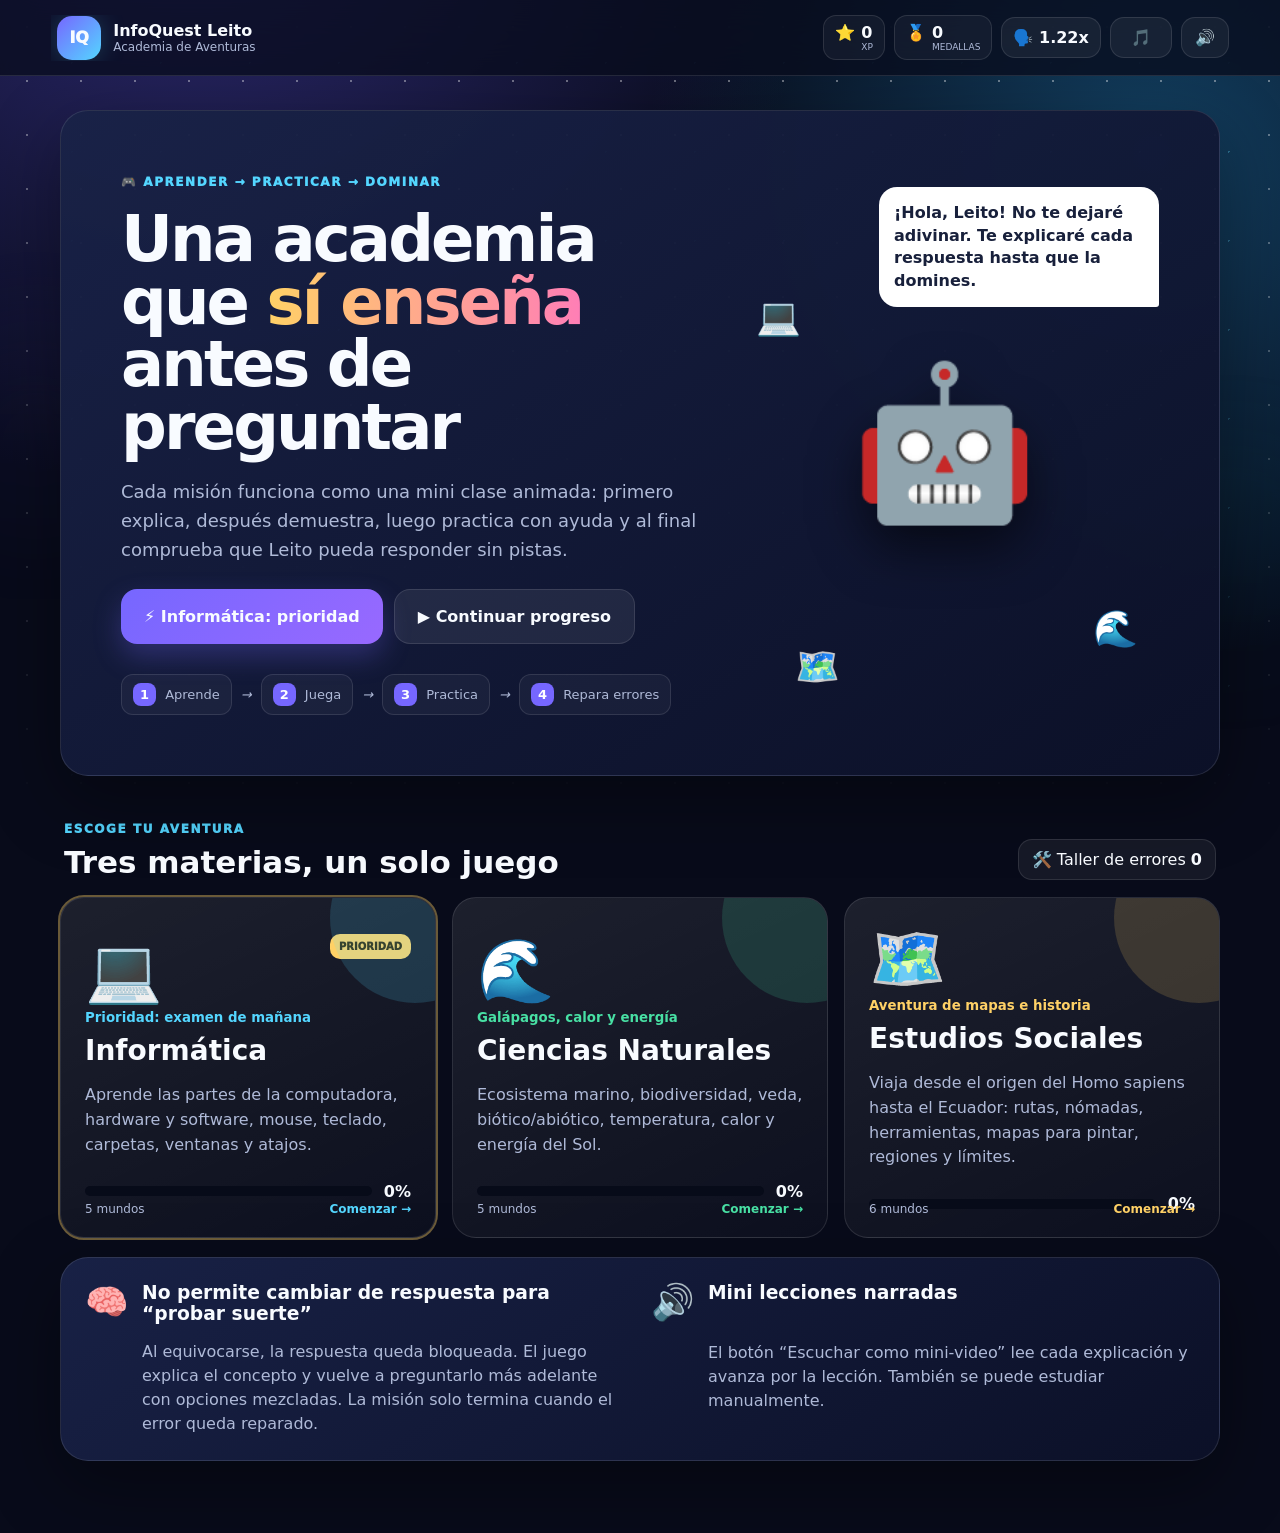
==== commit 3a769e9a: "Activar corrección del taller de memoria" ====
--- a/index.html
+++ b/index.html
@@ -10,6 +10,7 @@
   <link rel="stylesheet" href="v3-effects.css" />
   <link rel="stylesheet" href="v4-social.css" />
   <link rel="stylesheet" href="v5-social-gameplay.css" />
+  <link rel="stylesheet" href="v6-social-memory-fix.css?v=1" />
 </head>
 <body data-subject="home">
   <div class="space-bg" aria-hidden="true"><i></i><i></i><i></i></div>
@@ -19,6 +20,6 @@
   </header>
   <main id="app" class="app" aria-live="polite"></main>
   <div id="toast" class="toast" role="status"></div><div id="confetti" class="confetti" aria-hidden="true"></div>
-  <script src="v2-base-data.js"></script><script src="v2-info-data.js"></script><script src="v2-science-data.js"></script><script src="v2-social-data.js"></script><script src="v2-final-data.js"></script><script src="v2-app-core.js"></script><script src="v4-social-visuals.js"></script><script src="v2-app-flow.js"></script><script src="v3-engagement.js"></script><script src="v5-social-gameplay.js"></script>
+  <script src="v2-base-data.js"></script><script src="v2-info-data.js"></script><script src="v2-science-data.js"></script><script src="v2-social-data.js"></script><script src="v2-final-data.js"></script><script src="v2-app-core.js"></script><script src="v4-social-visuals.js"></script><script src="v2-app-flow.js"></script><script src="v3-engagement.js"></script><script src="v5-social-gameplay.js"></script><script src="v6-social-memory-fix.js?v=1"></script>
 </body>
-</html>+</html>
--- a/v6-social-memory-fix.css
+++ b/v6-social-memory-fix.css
@@ -0,0 +1 @@
+.memory-preview-banner{display:flex;align-items:center;justify-content:space-between;gap:12px;margin-bottom:14px;padding:13px 16px;border:1px solid rgba(255,209,102,.45);border-radius:15px;background:rgba(255,209,102,.13);color:#fff;animation:targetPulse 1.25s ease-in-out infinite}.memory-preview-banner span{color:var(--yellow);font-weight:900}.memory-card[data-memory-side="0"] .memory-front:before,.memory-card[data-memory-side="1"] .memory-front:before{position:absolute;top:9px;left:10px;padding:4px 7px;border-radius:999px;font-size:9px;letter-spacing:.08em;font-weight:950}.memory-card[data-memory-side="0"] .memory-front:before{content:"MATERIAL";background:rgba(255,209,102,.2);color:#ffe5a1}.memory-card[data-memory-side="1"] .memory-front:before{content:"SE USA PARA";background:rgba(84,214,255,.18);color:#aeeeff}.memory-card.memory-selected{border-color:var(--yellow);box-shadow:0 0 0 3px rgba(255,209,102,.2),0 10px 26px rgba(0,0,0,.28)}.memory-card.memory-mismatch{border-color:var(--danger);box-shadow:0 0 0 3px rgba(255,100,117,.2);animation:wrongPulse .45s ease}.memory-card.memory-previewing{border-color:rgba(84,214,255,.55)}.memory-live-hint.searching{background:rgba(255,209,102,.13);color:#fff;border:1px solid rgba(255,209,102,.25)}.memory-live-hint.success{background:rgba(72,224,164,.13);color:#d9ffef;border:1px solid rgba(72,224,164,.3)}.memory-live-hint.warning{background:rgba(255,100,117,.12);color:#ffe0e4;border:1px solid rgba(255,100,117,.25)}.memory-live-hint.preview{background:rgba(84,214,255,.11);color:#dff8ff;border:1px solid rgba(84,214,255,.25)}@media(max-width:600px){.memory-preview-banner{align-items:flex-start;flex-direction:column}.memory-card[data-memory-side="0"] .memory-front:before,.memory-card[data-memory-side="1"] .memory-front:before{font-size:7px;top:6px;left:6px}.memory-front{padding-top:25px}}
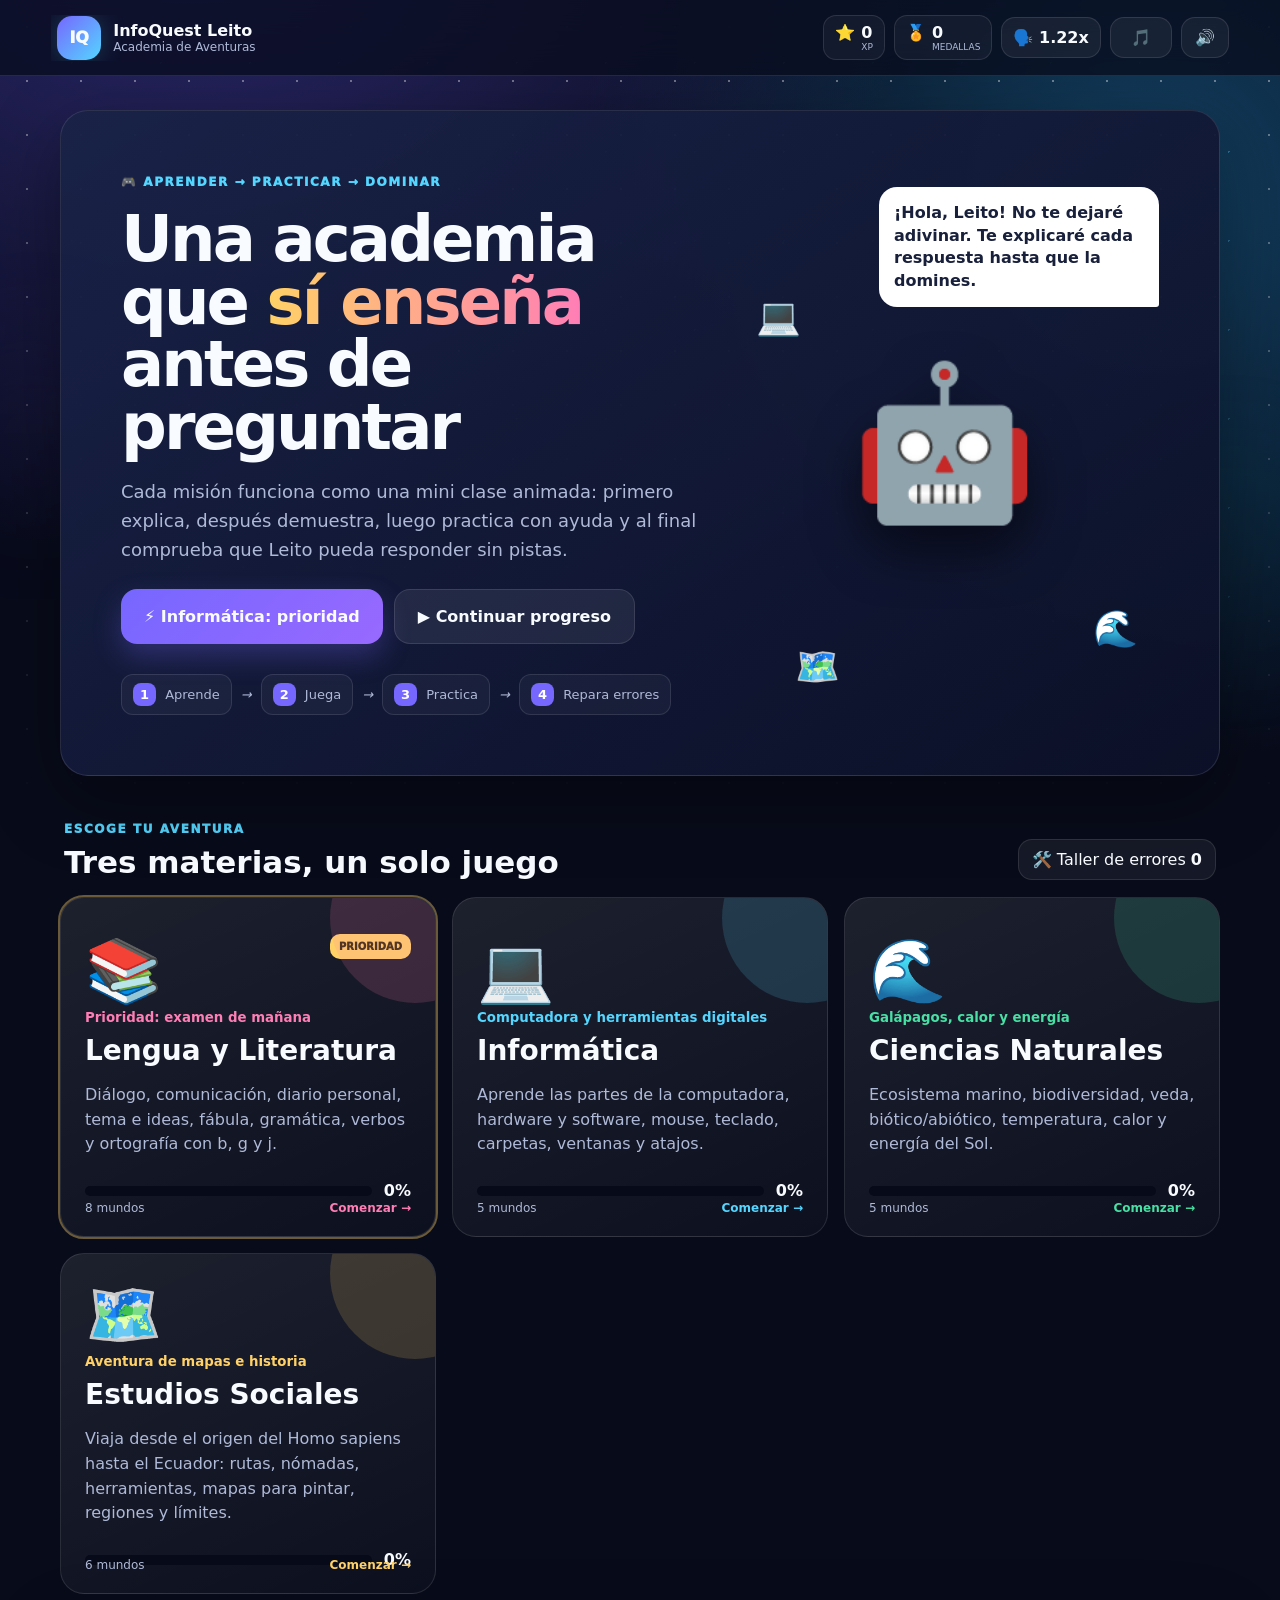
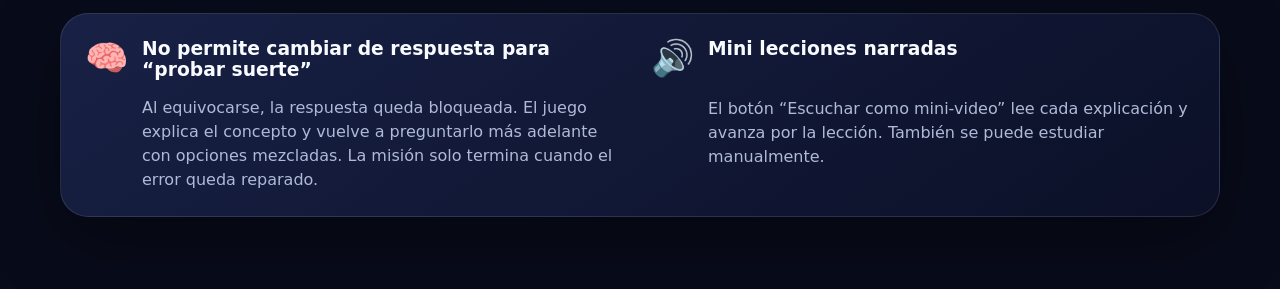
==== commit 260492b8: "Cargar contenido de Lengua y Literatura" ====
--- a/index.html
+++ b/index.html
@@ -4,13 +4,13 @@
   <meta charset="UTF-8" />
   <meta name="viewport" content="width=device-width, initial-scale=1.0" />
   <meta name="theme-color" content="#0b1022" />
-  <meta name="description" content="InfoQuest Leito: aventura educativa interactiva de Informática, Ciencias Naturales y Estudios Sociales para 5.º EGB." />
+  <meta name="description" content="InfoQuest Leito: aventura educativa interactiva de Lengua y Literatura, Informática, Ciencias Naturales y Estudios Sociales para 5.º EGB." />
   <title>InfoQuest Leito · Academia de Aventuras</title>
   <link rel="stylesheet" href="v2-styles.css" />
   <link rel="stylesheet" href="v3-effects.css" />
   <link rel="stylesheet" href="v4-social.css" />
   <link rel="stylesheet" href="v5-social-gameplay.css" />
-  <link rel="stylesheet" href="v6-social-memory-fix.css?v=1" />
+  <link rel="stylesheet" href="v6-social-memory-fix.css?v=3" />
 </head>
 <body data-subject="home">
   <div class="space-bg" aria-hidden="true"><i></i><i></i><i></i></div>
@@ -20,6 +20,6 @@
   </header>
   <main id="app" class="app" aria-live="polite"></main>
   <div id="toast" class="toast" role="status"></div><div id="confetti" class="confetti" aria-hidden="true"></div>
-  <script src="v2-base-data.js"></script><script src="v2-info-data.js"></script><script src="v2-science-data.js"></script><script src="v2-social-data.js"></script><script src="v2-final-data.js"></script><script src="v2-app-core.js"></script><script src="v4-social-visuals.js"></script><script src="v2-app-flow.js"></script><script src="v3-engagement.js"></script><script src="v5-social-gameplay.js"></script><script src="v6-social-memory-fix.js?v=1"></script>
+  <script src="v2-base-data.js"></script><script src="v2-info-data.js"></script><script src="v2-science-data.js"></script><script src="v2-social-data.js"></script><script src="v7-lengua-data.js?v=1"></script><script src="v2-final-data.js"></script><script src="v2-app-core.js"></script><script src="v4-social-visuals.js"></script><script src="v2-app-flow.js"></script><script src="v3-engagement.js"></script><script src="v5-social-gameplay.js"></script><script src="v6-social-memory-fix.js?v=3"></script>
 </body>
-</html>
+</html>
--- a/v6-social-memory-fix.css
+++ b/v6-social-memory-fix.css
@@ -1 +1,16 @@
-.memory-preview-banner{display:flex;align-items:center;justify-content:space-between;gap:12px;margin-bottom:14px;padding:13px 16px;border:1px solid rgba(255,209,102,.45);border-radius:15px;background:rgba(255,209,102,.13);color:#fff;animation:targetPulse 1.25s ease-in-out infinite}.memory-preview-banner span{color:var(--yellow);font-weight:900}.memory-card[data-memory-side="0"] .memory-front:before,.memory-card[data-memory-side="1"] .memory-front:before{position:absolute;top:9px;left:10px;padding:4px 7px;border-radius:999px;font-size:9px;letter-spacing:.08em;font-weight:950}.memory-card[data-memory-side="0"] .memory-front:before{content:"MATERIAL";background:rgba(255,209,102,.2);color:#ffe5a1}.memory-card[data-memory-side="1"] .memory-front:before{content:"SE USA PARA";background:rgba(84,214,255,.18);color:#aeeeff}.memory-card.memory-selected{border-color:var(--yellow);box-shadow:0 0 0 3px rgba(255,209,102,.2),0 10px 26px rgba(0,0,0,.28)}.memory-card.memory-mismatch{border-color:var(--danger);box-shadow:0 0 0 3px rgba(255,100,117,.2);animation:wrongPulse .45s ease}.memory-card.memory-previewing{border-color:rgba(84,214,255,.55)}.memory-live-hint.searching{background:rgba(255,209,102,.13);color:#fff;border:1px solid rgba(255,209,102,.25)}.memory-live-hint.success{background:rgba(72,224,164,.13);color:#d9ffef;border:1px solid rgba(72,224,164,.3)}.memory-live-hint.warning{background:rgba(255,100,117,.12);color:#ffe0e4;border:1px solid rgba(255,100,117,.25)}.memory-live-hint.preview{background:rgba(84,214,255,.11);color:#dff8ff;border:1px solid rgba(84,214,255,.25)}@media(max-width:600px){.memory-preview-banner{align-items:flex-start;flex-direction:column}.memory-card[data-memory-side="0"] .memory-front:before,.memory-card[data-memory-side="1"] .memory-front:before{font-size:7px;top:6px;left:6px}.memory-front{padding-top:25px}}
+.memory-preview-banner{display:flex;align-items:center;justify-content:space-between;gap:12px;margin-bottom:14px;padding:13px 16px;border:1px solid rgba(255,209,102,.45);border-radius:15px;background:rgba(255,209,102,.13);color:#fff;animation:targetPulse 1.25s ease-in-out infinite}.memory-preview-banner span{color:var(--yellow);font-weight:900}
+
+/* Cartas sin rotación 3D: compatible con Brave, Chrome, Edge y móviles. */
+.memory-grid .memory-card{transform:none!important;transform-style:flat!important;overflow:hidden;isolation:isolate;transition:border-color .18s,box-shadow .18s,background .18s!important}
+.memory-grid .memory-card:hover{transform:none!important}
+.memory-grid .memory-back,.memory-grid .memory-front{position:absolute;inset:0;place-items:center;padding:14px;border-radius:inherit;backface-visibility:visible!important;-webkit-backface-visibility:visible!important;transform:none!important;transition:none!important}
+.memory-grid .memory-back{display:grid!important;z-index:2;opacity:1!important;visibility:visible!important;background:linear-gradient(145deg,#29345f,#111936);font-size:34px;color:#ff4778}
+.memory-grid .memory-front{display:none!important;z-index:3;opacity:1!important;visibility:visible!important;background:linear-gradient(145deg,#5b4b25,#173654);color:#fff!important;font-size:15px;line-height:1.3;text-align:center;font-weight:950;text-shadow:0 2px 5px rgba(0,0,0,.65);padding-top:35px}
+.memory-grid .memory-card.open .memory-back,.memory-grid .memory-card.matched .memory-back{display:none!important;opacity:0!important;visibility:hidden!important}
+.memory-grid .memory-card.open .memory-front,.memory-grid .memory-card.matched .memory-front{display:grid!important;opacity:1!important;visibility:visible!important}
+.memory-grid .memory-card.open,.memory-grid .memory-card.matched{transform:none!important;background:#173654}
+.memory-grid .memory-card.matched{border-color:var(--green);box-shadow:0 0 0 3px rgba(72,224,164,.2),0 10px 25px rgba(0,0,0,.28)}
+
+.memory-card[data-memory-side="0"] .memory-front:before,.memory-card[data-memory-side="1"] .memory-front:before{position:absolute;top:8px;left:9px;padding:4px 7px;border-radius:999px;font-size:9px;letter-spacing:.08em;font-weight:950;text-shadow:none}.memory-card[data-memory-side="0"] .memory-front:before{content:"MATERIAL";background:#7b5d14;color:#fff2bd}.memory-card[data-memory-side="1"] .memory-front:before{content:"SE USA PARA";background:#135b78;color:#dff8ff}.memory-card.memory-selected{border-color:var(--yellow);box-shadow:0 0 0 3px rgba(255,209,102,.2),0 10px 26px rgba(0,0,0,.28)}.memory-card.memory-mismatch{border-color:var(--danger);box-shadow:0 0 0 3px rgba(255,100,117,.2);animation:wrongPulse .45s ease}.memory-card.memory-previewing{border-color:rgba(84,214,255,.55)}.memory-live-hint.searching{background:rgba(255,209,102,.13);color:#fff;border:1px solid rgba(255,209,102,.25)}.memory-live-hint.success{background:rgba(72,224,164,.13);color:#d9ffef;border:1px solid rgba(72,224,164,.3)}.memory-live-hint.warning{background:rgba(255,100,117,.12);color:#ffe0e4;border:1px solid rgba(255,100,117,.25)}.memory-live-hint.preview{background:rgba(84,214,255,.11);color:#dff8ff;border:1px solid rgba(84,214,255,.25)}
+
+@media(max-width:600px){.memory-preview-banner{align-items:flex-start;flex-direction:column}.memory-card[data-memory-side="0"] .memory-front:before,.memory-card[data-memory-side="1"] .memory-front:before{font-size:7px;top:6px;left:6px}.memory-grid .memory-front{padding:29px 8px 8px;font-size:13px}}
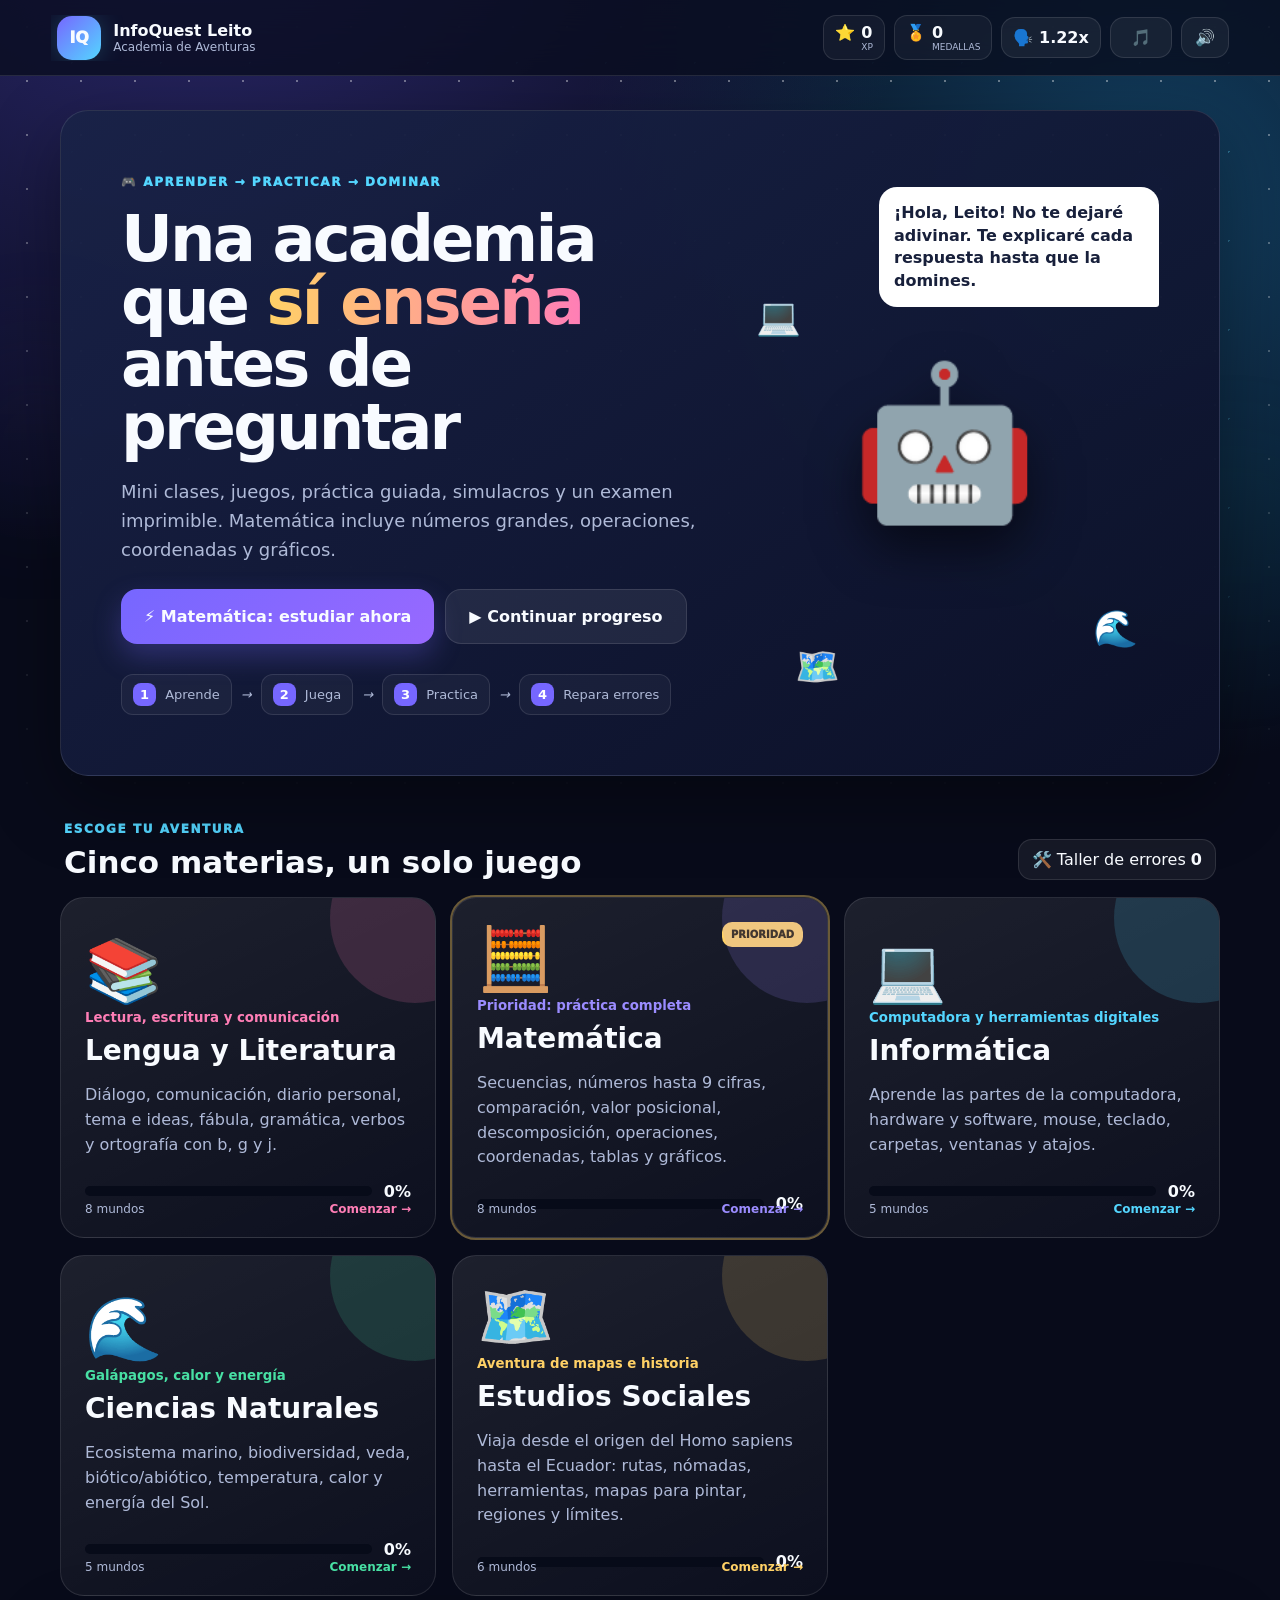
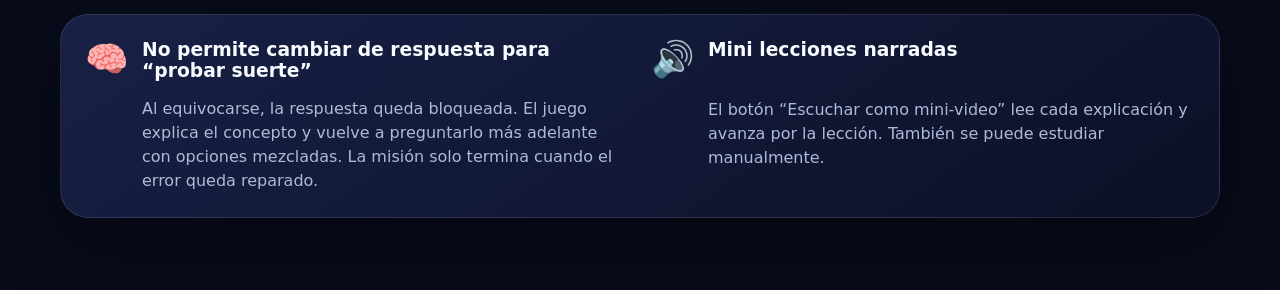
==== commit 866ba75b: "feat: cargar Matemática y sus recursos en la aplicación" ====
--- a/index.html
+++ b/index.html
@@ -4,13 +4,14 @@
   <meta charset="UTF-8" />
   <meta name="viewport" content="width=device-width, initial-scale=1.0" />
   <meta name="theme-color" content="#0b1022" />
-  <meta name="description" content="InfoQuest Leito: aventura educativa interactiva de Lengua y Literatura, Informática, Ciencias Naturales y Estudios Sociales para 5.º EGB." />
+  <meta name="description" content="InfoQuest Leito: aventura educativa interactiva de Lengua y Literatura, Matemática, Informática, Ciencias Naturales y Estudios Sociales para 5.º EGB." />
   <title>InfoQuest Leito · Academia de Aventuras</title>
   <link rel="stylesheet" href="v2-styles.css" />
   <link rel="stylesheet" href="v3-effects.css" />
   <link rel="stylesheet" href="v4-social.css" />
   <link rel="stylesheet" href="v5-social-gameplay.css" />
   <link rel="stylesheet" href="v6-social-memory-fix.css?v=3" />
+  <link rel="stylesheet" href="v8-math.css?v=1" />
 </head>
 <body data-subject="home">
   <div class="space-bg" aria-hidden="true"><i></i><i></i><i></i></div>
@@ -20,6 +21,6 @@
   </header>
   <main id="app" class="app" aria-live="polite"></main>
   <div id="toast" class="toast" role="status"></div><div id="confetti" class="confetti" aria-hidden="true"></div>
-  <script src="v2-base-data.js"></script><script src="v2-info-data.js"></script><script src="v2-science-data.js"></script><script src="v2-social-data.js"></script><script src="v7-lengua-data.js?v=1"></script><script src="v2-final-data.js"></script><script src="v2-app-core.js"></script><script src="v4-social-visuals.js"></script><script src="v2-app-flow.js"></script><script src="v3-engagement.js"></script><script src="v5-social-gameplay.js"></script><script src="v6-social-memory-fix.js?v=3"></script>
+  <script src="v2-base-data.js"></script><script src="v2-info-data.js"></script><script src="v2-science-data.js"></script><script src="v2-social-data.js"></script><script src="v7-lengua-data.js?v=1"></script><script src="v8-math-data.js?v=1"></script><script src="v2-final-data.js"></script><script src="v2-app-core.js"></script><script src="v4-social-visuals.js"></script><script src="v2-app-flow.js"></script><script src="v3-engagement.js"></script><script src="v5-social-gameplay.js"></script><script src="v6-social-memory-fix.js?v=3"></script><script src="v8-math-gameplay.js?v=1"></script>
 </body>
 </html>
--- a/v8-math.css
+++ b/v8-math.css
@@ -0,0 +1 @@
+.math-extras{display:grid;grid-template-columns:repeat(3,minmax(0,1fr));gap:16px;margin:22px 0}.math-extra-card{border:1px solid rgba(255,255,255,.12);border-radius:22px;padding:20px;text-align:left;display:flex;gap:15px;align-items:center;background:linear-gradient(135deg,rgba(90,71,255,.2),rgba(14,23,53,.92));color:inherit;text-decoration:none;transition:.2s transform,.2s border-color;cursor:pointer}.math-extra-card:hover{transform:translateY(-4px);border-color:#9b8cff}.math-extra-card>span{font-size:36px}.math-extra-card div{flex:1}.math-extra-card small{color:#b7bde8;font-weight:800;letter-spacing:.08em}.math-extra-card h3{margin:4px 0 7px;font-size:18px}.math-extra-card p{margin:0;color:#cbd1ec;font-size:13px;line-height:1.45}.math-extra-card strong{color:#ffd166;font-size:13px}.math-extra-card.print{background:linear-gradient(135deg,rgba(72,224,164,.17),rgba(14,23,53,.94))}.math-extra-card.key{background:linear-gradient(135deg,rgba(255,209,102,.16),rgba(14,23,53,.94))}.math-game-stage{max-width:1060px;margin:auto;padding:28px}.math-progress{display:grid;grid-template-columns:1fr auto auto;gap:14px;align-items:center;margin-bottom:22px}.math-progress span{height:10px;background:rgba(255,255,255,.1);border-radius:30px;overflow:hidden}.math-progress span i{display:block;height:100%;background:linear-gradient(90deg,#9b8cff,#54d6ff);border-radius:inherit}.math-progress b,.math-progress em{font-style:normal;color:#dce1ff;font-size:13px}.math-progress em{background:rgba(255,209,102,.12);color:#ffd166;padding:7px 12px;border-radius:20px}.math-riddle{display:flex;gap:18px;align-items:center;padding:20px;border-radius:20px;background:rgba(255,255,255,.055);margin-bottom:22px}.math-riddle>span{font-size:48px}.math-riddle small{color:#9b8cff;font-weight:900;letter-spacing:.1em}.math-riddle h2{margin:5px 0 0;font-size:clamp(22px,3vw,34px)}.math-choice-grid{display:grid;grid-template-columns:repeat(2,minmax(0,1fr));gap:14px}.math-choice-grid button{min-height:82px;border:1px solid rgba(255,255,255,.12);border-radius:18px;background:#172349;color:white;text-align:left;padding:14px 17px;display:flex;align-items:center;gap:13px;font-size:16px;cursor:pointer}.math-choice-grid button:hover{border-color:#54d6ff;transform:translateY(-2px)}.math-choice-grid b{display:grid;place-items:center;width:32px;height:32px;border-radius:50%;background:rgba(84,214,255,.15);color:#54d6ff}.math-coordinate-grid{display:grid;grid-template-columns:repeat(7,1fr);direction:ltr;max-width:700px;margin:0 auto;transform:rotateX(180deg)}.math-coordinate-grid button{aspect-ratio:1;border:1px solid rgba(255,255,255,.12);background:rgba(23,35,73,.85);color:#dce1ff;position:relative;cursor:pointer;transform:rotateX(180deg)}.math-coordinate-grid button:hover{background:rgba(84,214,255,.2);outline:2px solid #54d6ff;z-index:2}.math-coordinate-grid button span{position:absolute;left:4px;top:2px;font-size:9px;opacity:.45}.math-coordinate-grid button b{font-size:11px}.axis-tip{text-align:center;color:#b7bde8;margin-top:13px}.math-feedback{display:none;margin-top:22px;padding:17px;border-radius:17px;gap:7px}.math-feedback.show{display:grid}.math-feedback.good{background:rgba(72,224,164,.13);border:1px solid rgba(72,224,164,.35)}.math-feedback.bad{background:rgba(255,126,182,.12);border:1px solid rgba(255,126,182,.32)}.math-feedback span{color:#e8ebff}.math-feedback small{color:#aeb6da}.math-feedback button{justify-self:start;margin-top:6px;background:#fff;color:#111a36;border:0;border-radius:12px;padding:10px 16px;font-weight:900;cursor:pointer}.math-download-link{display:inline-flex;text-decoration:none;align-items:center}.math-results{max-width:850px;margin:auto}@media(max-width:850px){.math-extras{grid-template-columns:1fr}.math-choice-grid{grid-template-columns:1fr}.math-progress{grid-template-columns:1fr auto}.math-progress em{grid-column:1/-1;justify-self:start}.math-game-stage{padding:17px}.math-coordinate-grid button b{font-size:9px}}
